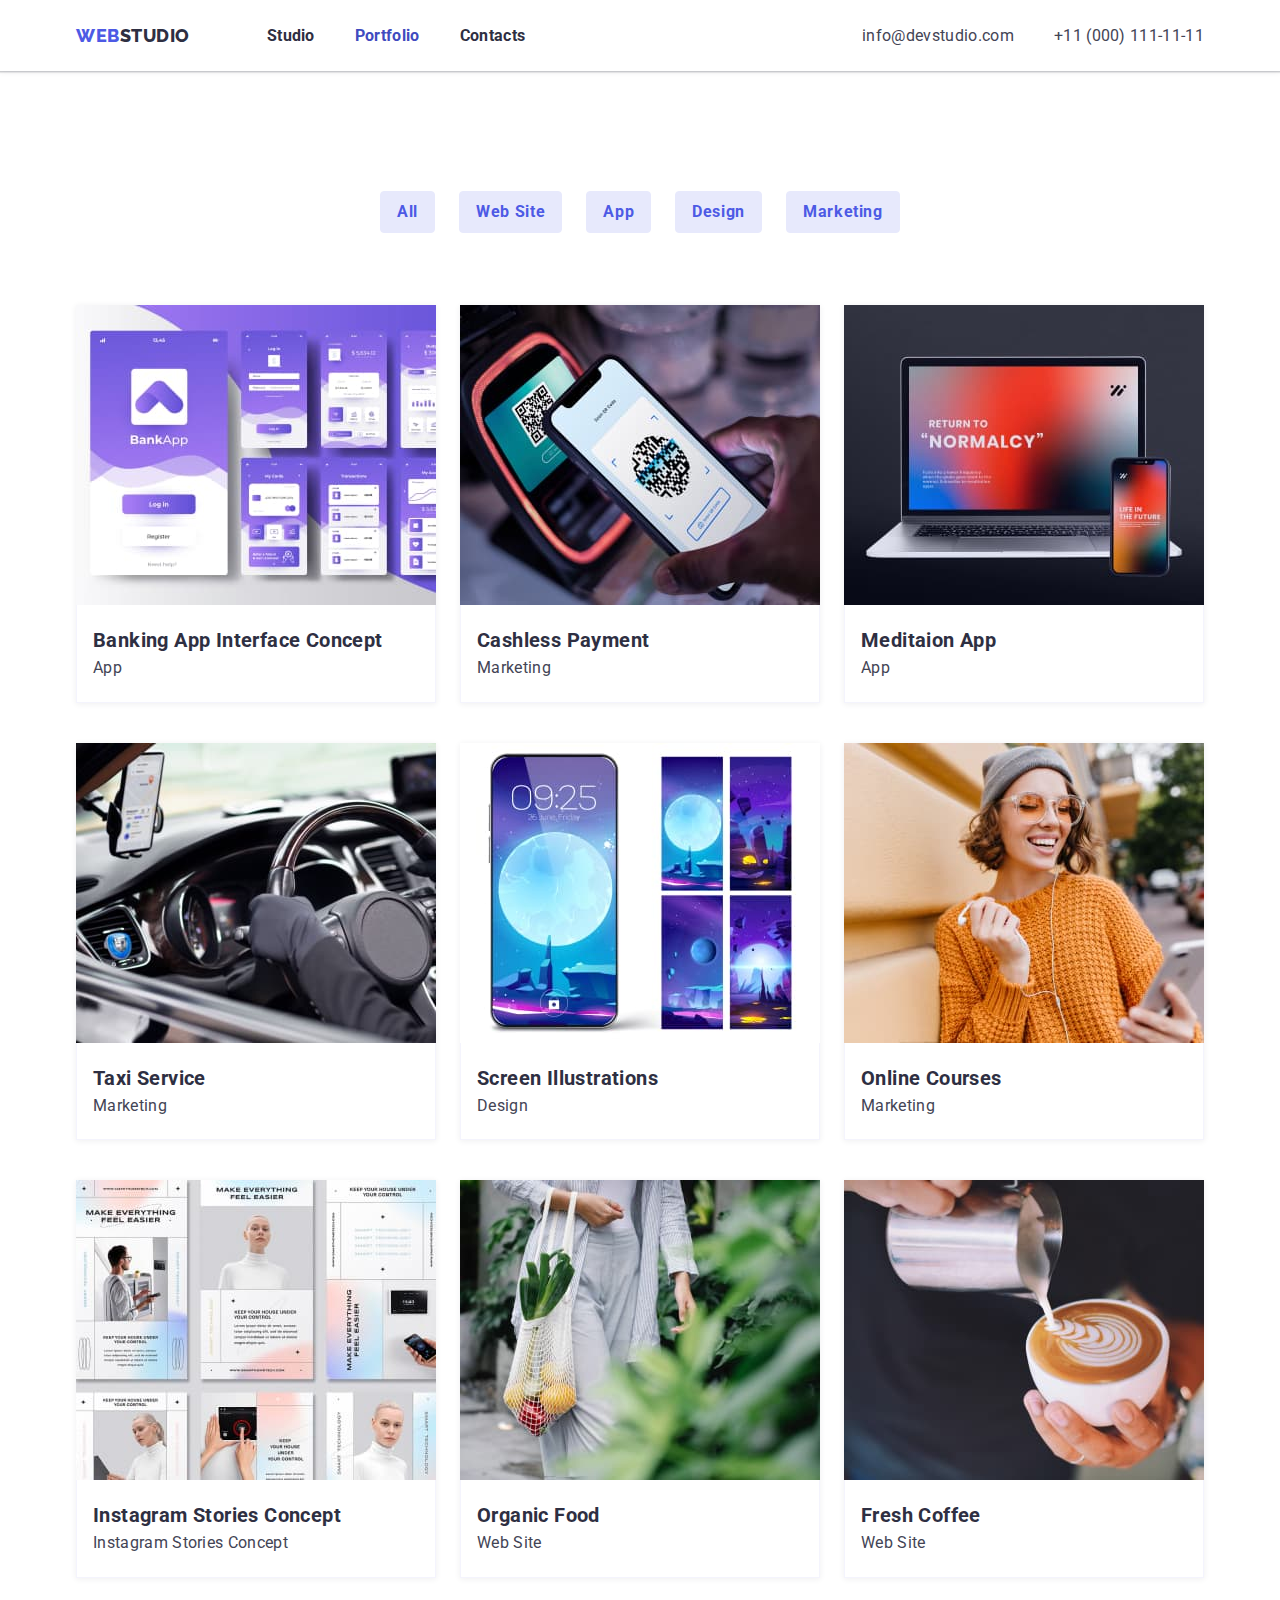
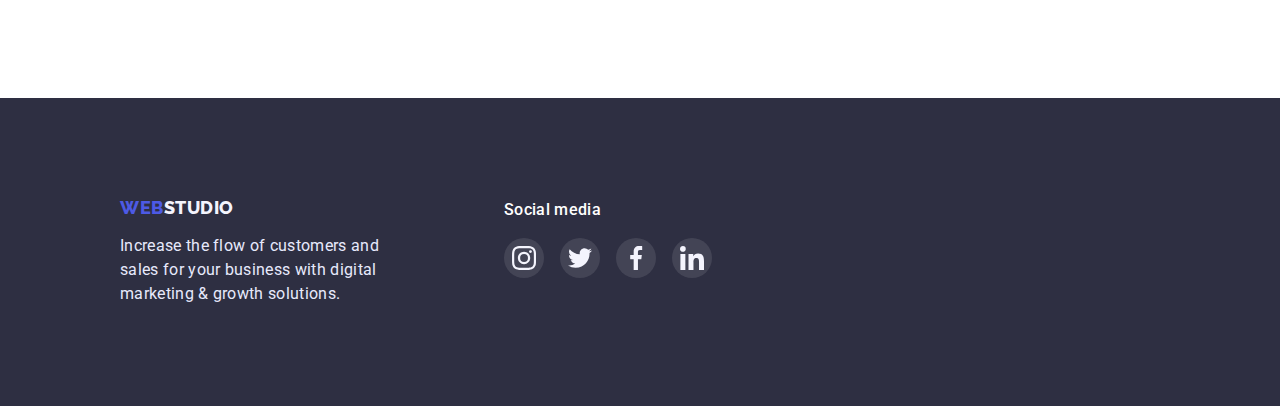
==== portfolio.html @ 2f35144a "hw4" ====
<!DOCTYPE html>
<html lang="en">
<head>
    <meta charset="UTF-8">
    <meta http-equiv="X-UA-Compatible" content="IE=edge">
    <meta name="viewport" content="width=device-width, initial-scale=1.0">
    <title>Home-work</title>
    <link rel="stylesheet" href="https://cdn.jsdelivr.net/npm/modern-normalize@1.1.0/modern-normalize.min.css">
    <link rel="stylesheet" href="./css/styles.css">
    <link href="https://fonts.googleapis.com/css2?family=Raleway:wght@800&family=Roboto:wght@400;500;700;900&display=swap" rel="stylesheet">
    <link rel="preconnect" href="https://fonts.googleapis.com">
    <link rel="preconnect" href="https://fonts.gstatic.com" crossorigin>
</head>
<body>
    <!--HEADER-->
    <header class="header-">
        <div class="container header-container">
            <a href="./index.html" class="header-logo"><span class="loga">web</span><span class="logb">studio</span></a>
            <nav class="header-nav">
                <ul class="header-nav-ul list ">
                    <li class="menu-item"><a href="./index.html" class="link-scnd link">Studio</a></li>
                    <li class="menu-item"><a href="./portfolio.html" class="link-scnd link current">Portfolio</a></li>
                    <li class="menu-item"><a href="./index.html" class="link-scnd link">Contacts</a></li>
                </ul>
            </nav>
            <ul class="ul-contacts list">
                <li><a href="mailto:info@devstudio.com" class="ul-contacts- link">info@devstudio.com</a></li>
                <li><a href="tel:+11(000)1111111" class="ul-contacts- link">+11 (000) 111-11-11</a></li>
            </ul>
        </div>
    </header>
    <!-- MAIN -->
    <main class="main-">
        <!-- EXAMPLE N1 -->
        <section class="prtf-main">
            <h1 class="visually-hidden">Buttons for our tools</h1>
            <div class="container">
                <ul class="list-prtf list">
                    <li><button type="button" class="buto">All</button></li>
                    <li><button type="button" class="buto">Web Site</button></li>
                    <li><button type="button" class="buto">App</button></li>
                    <li><button type="button" class="buto">Design</button></li>
                    <li><button type="button" class="buto">Marketing</button></li>
                </ul>

                <ul class="list-prtf-sec list">
                    <li class="list-prtf-sec-li">
                        <a class="prtf-a">
                            <img class="img-blk" src="./images/bankapp.jpg" alt="Banking app interface concept" width="360" height="300">
                            <div class="prtf-box">
                                <h3 class="title3 mb-hthre">Banking App Interface Concept</h3>
                                <p>App</p>
                            </div>
                        </a>
                    </li>
                    <li class="list-prtf-sec-li">
                        <a class="prtf-a">
                            <img class="img-blk" src="./images/cashlesspaymentt.jpg" alt="Cashless payment" width="360" height="300">
                            <div class="prtf-box">
                                <h3 class="title3 mb-hthre">Cashless Payment</h3>
                                <p>Marketing</p>
                            </div>
                        </a>
                    </li>
                    <li class="list-prtf-sec-li">
                        <a class="prtf-a">
                            <img class="img-blk" src="./images/meditaionapp.jpg" alt="Meditaion App" width="360" height="300">
                            <div class="prtf-box">
                                <h3 class="title3 mb-hthre">Meditaion App</h3>
                                <p>App</p>
                            </div>
                        </a>
                    </li>
                    <li class="list-prtf-sec-li">
                        <a class="prtf-a">
                            <img class="img-blk" src="./images/taxiservice.jpg" alt="taxi service" width="360" height="300">
                            <div class="prtf-box">
                                <h3 class="title3 mb-hthre">Taxi Service</h3>
                                <p>Marketing</p>
                            </div>
                        </a>
                    </li>
                    <li class="list-prtf-sec-li">
                        <a class="prtf-a">
                            <img class="img-blk" src="./images/screenillustrations.jpg" alt="screen illustrations" width="360" height="300">
                            <div class="prtf-box">
                                <h3 class="title3 mb-hthre">Screen Illustrations</h3>
                                <p>Design</p>
                            </div>
                        </a>
                    </li>
                    <li class="list-prtf-sec-li">
                        <a class="prtf-a">
                            <img class="img-blk" src="./images/onlinecourses.jpg" alt="online courses" width="360" height="300">
                            <div class="prtf-box">
                                <h3 class="title3 mb-hthre">Online Courses</h3>
                                <p>Marketing</p>
                            </div>
                        </a>
                    </li>
                    <li class="list-prtf-sec-li">
                        <a class="prtf-a">
                            <img class="img-blk" src="./images/instagramstoriesconcept.jpg" alt="instagram stories concept" width="360 height="300">
                            <div class="prtf-box">
                                <h3 class="title3 mb-hthre">Instagram Stories Concept</h3>
                                <p>Instagram Stories Concept</p>
                            </div>
                        </a>
                    </li>
                    <li class="list-prtf-sec-li">
                        <a class="prtf-a">
                            <img class="img-blk" src="./images/organicfood.jpg" alt="organic food" width="360" height="300">
                            <div class="prtf-box">
                                <h3 class="title3 mb-hthre">Organic Food</h3>
                                <p>Web Site</p>
                            </div>
                        </a>
                    </li>
                    <li class="list-prtf-sec-li">
                        <a class="prtf-a">
                             <img class="img-blk" src="./images/freshcoffee.jpg" alt="fresh coffee" width="360" height="300">
                                <div class="prtf-box">
                                    <h3 class="title3 mb-hthre">Fresh Coffee</h3>
                                    <p>Web Site</p>
                                </div>
                        </a>
                    </li>
                </ul>
            </div>
            
           
        </section>
    </main>
    <!--FOOTER-->
    <footer class="footer- flx-cnt">
        <div class="position-footer">
            <a href="./index.html" class="header-link list link"><span class="logbf hm">web</span><span
                    class="logbf">studio</span></a>
            <p class="footer-text">
                Increase the flow of customers and sales for your business with digital marketing & growth solutions.
            </p>
        </div>
        <div class="position">
            <p class="scl-m">Social media</p>
            <ul class="list ftr-scl">
                <li class="team-li">
                    <a class="ftr-a" href="">
                        <svg class="social-icon-ftr">
                            <use href="./images/symbol-defs.svg#instagram"></use>
                        </svg>
                    </a>
                </li>
                <li class="team-li">
                    <a class="ftr-a" href="">
                        <svg class="social-icon-ftr">
                            <use href="./images/symbol-defs.svg#twitter"></use>
                        </svg>
                    </a>
                </li>
                <li class="team-li">
                    <a class="ftr-a" href="">
                        <svg class="social-icon-ftr">
                            <use href="./images/symbol-defs.svg#facebook"></use>
                        </svg>
                    </a>
                </li>
                <li class="team-li">
                    <a class="ftr-a" href="">
                        <svg class="social-icon-ftr">
                            <use href="./images/symbol-defs.svg#linkedin    "></use>
                        </svg>
                    </a>
                </li>
            </ul>
        </div>
    </footer>
</body>
</html>
---- css/styles.css ----
:root {
    --primary-brand: #4D5AE5;
    --dark: #2E2F42;
    --success: #31D0AA;
    --text: #434455;
    --subtletext: #8E8F99;
    --accent: #E7E9FC;
    --light: #F4F4FD;
    --ftr: #31D0AA;
    --ocean: #404BBF;
}

body {
    font-family: Roboto, sans-serif;
    font-size: 16px;
    letter-spacing: 0.02em;
    color: var(--text);
}
/* ====================================== widht */

.container {
    width: 1158px;
    margin: 0 auto;
    padding: 0 15px;
}

.section {
    padding-top: 120px;
    padding-bottom: 120px;
}

/* ====================================== widht */
h1,
h2,
h3,
p {
    margin-top: 0;
    margin-bottom: 0;
}

ul {
    margin-top: 0;
    margin-bottom: 0;
    padding-left: 0;
}

img {
    display: block;
    max-width: 100%;
    height: auto;
}

/* COMPONENTSSSSSS ================================================== */
.ptb {
    padding-top: 120px;
    padding-bottom: 120px;
}


.mb-hthre {
    margin-bottom: 8px;
}

.title3{
    font-weight: 700;
    font-size: 20px;
    line-height: 1.1;
    letter-spacing: 0.02em;
    color: #2E2F42
}

.title2 {
    font-weight: 700;
    font-size: 36px;
    line-height: 1.1;   
    letter-spacing: 0.02em;
    text-align: center;
    color: #2E2F42;

    margin-bottom: 72px;
}

.list {
    list-style: none;
}

.link {
    text-decoration: none;
}

.p-shka {
    line-height: 1.5;
}
/* COMPONENTSSSSSS////////////// ================================================== */

/*HEADER==========================================*/
.header- {
    padding-top: 24px;
    padding-bottom: 24px;
    box-shadow: 0px 2px 1px rgba(46, 47, 66, 0.08), 0px 1px 1px rgba(46, 47, 66, 0.16), 0px 1px 6px rgba(46, 47, 66, 0.08);
}
.header-container {
    display: flex;
    align-items: center;
    
}

.loga {
    font-family: 'Raleway'; sans-serif;
    font-weight: 800;
    font-size: 18px;
    line-height: 1.3;
    letter-spacing: 0.03em;
    text-transform: uppercase;
    color: #4D5AE5;
    text-decoration: 
}
.logb {
    font-family: 'Raleway'; sans-serif;
    font-weight: 800;
    font-size: 18px;
    line-height: 1.3;  
    letter-spacing: 0.03em;
    text-transform: uppercase;
    color: #2E2F42;
}

.logbf {
    font-family: 'Raleway'; sans-serif;
    font-weight: 800;
    font-size: 18px;
    line-height: 1.1;
    align-items: center;
    letter-spacing: 0.03em;
    text-transform: uppercase; 
    color: #F4F4FD;
}

.hm {
    color: var(--primary-brand);
}

.header-nav{
    display: flex;
    align-items: center;
    margin-left: 77px;
}

.menu-item:not(:last-child) {
    margin-right: 40px;
}

.header-nav-ul {
    display: flex;
    align-items: center;
}

.header-logo {
    display: flex;
    text-decoration: none;
}

.link-scnd {
    font-weight: 700;
    color: #2E2F42;
}

.link-scnd:hover,
.link-scnd:focus {
    color: var(--primary-brand);
}

/* HEADER CONTACTS UL ===========================================*/
.ul-contacts {
    display: flex;
    align-items: center;
    margin-left: auto;
    column-gap: 40px;
}
.ul-contacts- {
   color: var(--text);
   align-items: center;
}

.ul-contacts-:hover,
.ul-contacts-:focus {
    color: var(--primary-brand);
}
/* MAIN BUTTON ==============================================================*/
.title-hero {
    font-weight: 700;
    font-size: 56px;

    width: 496px;
    
    line-height: 1.07;
    
    text-align: center;
    letter-spacing: 0.02em;
     
    margin: 0 auto;
    margin-bottom: 48px;

    color: #ffffff;
}
.buto-main {
    font-family: inherit;
    font-weight: 700;
    font-size: 16px;
    line-height: 1.17;
    letter-spacing: 0.04em;

    margin: 0;
    padding: 16px 32px;
    border: none;
    border-radius: 4px;
    cursor: pointer;
    color: #ffffff;
    background-color: var(--primary-brand);
}
.buto-main:hover,
.buto-main:focus {
    color: #ffffff;
    background-color: #404BBF;
}


.buto { 
    padding: 8px 16px;
    font-family: inherit;
    font-weight: 700;
    font-size: 16px;
    cursor: pointer;;
    line-height: 1.5;
    letter-spacing: 0.04em;
    color: var(--primary-brand);
    background-color: var(--accent);
    border: 1px solid #E7E9FC;
    border-radius: 4px;
}
.buto:focus,
.buto:hover {
    color: #ffffff;
    border: var(--primary-brand);
    background-color: var(--primary-brand);
    box-shadow: 0px 3px 1px rgba(0, 0, 0, 0.1), 0px 2px 1px rgba(0, 0, 0, 0.08), 0px 2px 2px rgba(0, 0, 0, 0.12);
}

/* main ==========================================*/
/* .main-section {
    padding: 120px 0 0;
} */

.icom-svg {
    display: flex;
    justify-content: center;
    align-items: center;
    width: 264px;
    height: 112px;
    background: #F4F4FD;
    border-radius: 4px;
}

.svg-ed {
    width: 59.72px;
    height: 64px;

}

.main-section-tm {
    background-color: #F4F4FD;
}


   

.main-section-top {
    padding: 192px 0;
    background-color: var(--dark);
    text-align: center;
    height: 600px;
    max-width: 1600px;
    background-repeat: no-repeat;
    background-size: cover;
    background-image: linear-gradient(
        to right,
        rgba(46, 47, 66, 0.7), 
        rgba(46, 47, 66, 0.7)
        ), url('../images/peopleoffice.jpg')
}

.main-ourmethods {
    display: flex;
    column-gap: 24px;
}

.main-ourm-list {
    display: flex;
    column-gap: 24px;
}

.main-team {
    display: flex;
    column-gap: 24px;
}

.our-team-box {
    background: #FFFFFF;
    box-shadow: 0px 1px 6px rgba(46, 47, 66, 0.08), 0px 1px 1px rgba(46, 47, 66, 0.16), 0px 2px 1px rgba(46, 47, 66, 0.08);
    border-radius: 0px 0px 4px 4px;

    text-align: center;
    
    padding-top: 32px;
    padding-bottom: 32px;
}

.team-ul {
    display: flex;  
    justify-content: center;
    column-gap: 24px;
    margin-top: 8px;
}

.team-a {
    display: flex;
    justify-content: center;
    align-items: center;
    width: 40px;
    height: 40px;
    border-radius: 45px;
    background-color: var(--primary-brand);
}

.team-a:focus,
.team-a:hover {
    color: #FFFFFF  ;
    background-color: var(--ftr);
}

.social-icon {
    width: 16px;
    height: 16px;
}

.customers-ul {
    display: flex;
    column-gap: 24px    ;
}

.customers-li {
    /* width: 168px;
    height: 88px;
    box-sizing: border-box;
    border-radius: 4px;
    border: 1px solid #8E8F99; */
}
.customers-icon {
    width: 104px;
    height: 56px;
    fill: #8E8F99;
}
.customers-a {
    display: flex;
    justify-content: center;
    align-items: center;
    width: 168px;
    height: 88px;
    border-radius: 4px;
    border: 1px solid #8E8F99;
}

.customers-a:focus,
.customers-a:hover {
    fill: var(--ocean);

}

/* main ===================================================== */

/* portfolio */
.prtf-main {
    padding: 120px 0;
}

.list-prtf {
    display: flex;
    column-gap: 24px;

    justify-content: center;
    margin-bottom: 72px;
}

.list-prtf-sec {
    display: flex;
    flex-wrap: wrap;
    column-gap: 24px;
    row-gap: 40px;
    margin-top: 0;
    margin-bottom: 0;
    padding-left: 0;
}

.prtf-a {
    display: block;
    text-decoration: none;
}

.prtf-a:focus,
.prtf-a:hover {
    box-shadow: 0px 1px 6px rgba(46, 47, 66, 0.08), 0px 1px 1px rgba(46, 47, 66, 0.16), 0px 2px 1px rgba(46, 47, 66, 0.08);
}

.list-prtf-sec-li {
    box-shadow: 0px 1px 6px rgba(46, 47, 66, 0.08);
}


.prtf-box {
    border: 0.5px solid #F4F4FD;
    border-top: 0px;
    padding-top: 24px;
    padding-left: 16px;
    padding-bottom: 24px;
}

/* footer */
.footer- {
    padding: 100px 0;
    background-color: var(--dark);
}

.footer-text {
    width: 264px;
    line-height: 1.5;
    color: var(--accent);
    margin-top: 16px;
}

.scl-m {
    font-weight: 500;
    width: 264px;
    line-height: 1.5;
    color: #ffffff;
    margin-bottom: 16px;
}

.flx-cnt {
    display: flex;
}

.ftr-scl {
    display: flex;
    column-gap: 16px;
}

.social-icon-ftr {
    width: 24px;
    height: 24px;
}

.ftr-a {
    display: flex;
    justify-content: center;
    align-items: center;
    width: 40px;
    height: 40px;
    border-radius: 45px;
    background-color: rgba(255, 255, 255, 0.1);
}

.ftr-a:focus,
.ftr-a:hover {
        color: #FFFFFF;
        background-color: var(--ftr);
}
.position {
    margin-left: 0;

}
.position-footer {
    padding-left: 120px;
    margin-right: 120px;
}
/* visually */
.visually-hidden {
    position: absolute;
    width: 1px;
    height: 1px;
    margin: -1px;
    border: 0;
    padding: 0;

    white-space: nowrap;
    clip-path: inset(100%);
    clip: rect(0 0 0 0);
    overflow: hidden
}
.current {
    color: #404BBF;
}
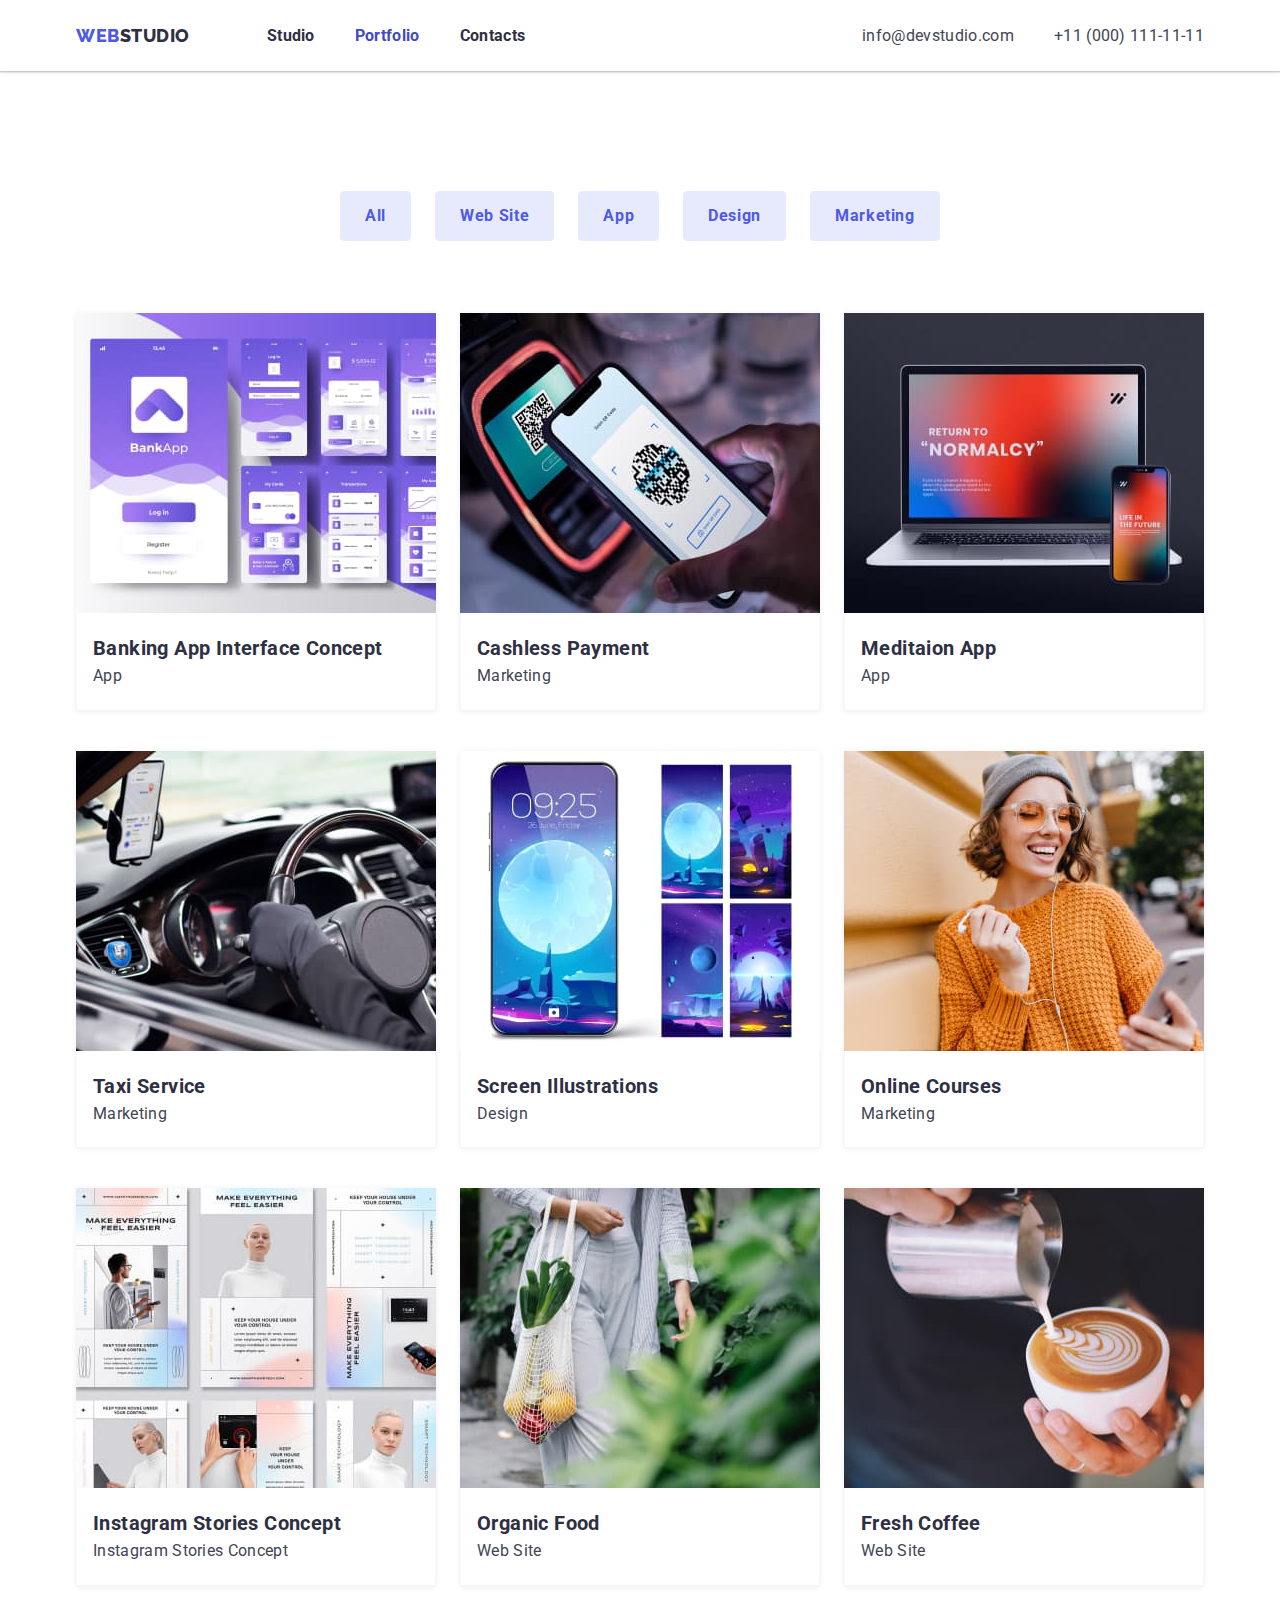
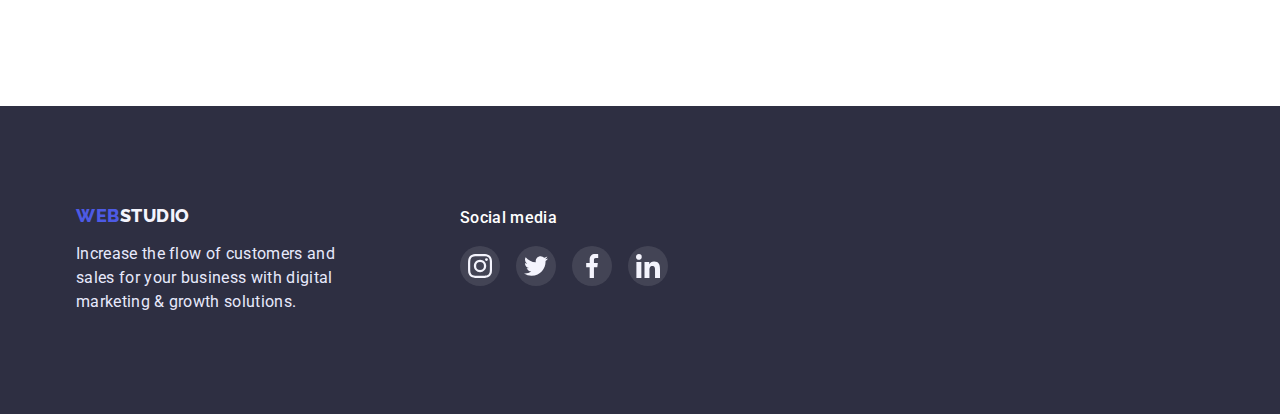
==== commit b96ade55: "editions" ====
--- a/portfolio.html
+++ b/portfolio.html
@@ -132,46 +132,48 @@
         </section>
     </main>
     <!--FOOTER-->
-    <footer class="footer- flx-cnt">
-        <div class="position-footer">
-            <a href="./index.html" class="header-link list link"><span class="logbf hm">web</span><span
-                    class="logbf">studio</span></a>
-            <p class="footer-text">
-                Increase the flow of customers and sales for your business with digital marketing & growth solutions.
-            </p>
-        </div>
-        <div class="position">
-            <p class="scl-m">Social media</p>
-            <ul class="list ftr-scl">
-                <li class="team-li">
-                    <a class="ftr-a" href="">
-                        <svg class="social-icon-ftr">
-                            <use href="./images/symbol-defs.svg#instagram"></use>
-                        </svg>
-                    </a>
-                </li>
-                <li class="team-li">
-                    <a class="ftr-a" href="">
-                        <svg class="social-icon-ftr">
-                            <use href="./images/symbol-defs.svg#twitter"></use>
-                        </svg>
-                    </a>
-                </li>
-                <li class="team-li">
-                    <a class="ftr-a" href="">
-                        <svg class="social-icon-ftr">
-                            <use href="./images/symbol-defs.svg#facebook"></use>
-                        </svg>
-                    </a>
-                </li>
-                <li class="team-li">
-                    <a class="ftr-a" href="">
-                        <svg class="social-icon-ftr">
-                            <use href="./images/symbol-defs.svg#linkedin    "></use>
-                        </svg>
-                    </a>
-                </li>
-            </ul>
+    <footer class="footer-">
+        <div class="flx-cnt container">
+            <div class="position-footer">
+                <a href="./index.html" class="header-link list link"><span class="logbf hm">web</span><span
+                        class="logbf">studio</span></a>
+                <p class="footer-text">
+                    Increase the flow of customers and sales for your business with digital marketing & growth solutions.
+                </p>
+            </div>
+            <div class="">
+                <p class="scl-m">Social media</p>
+                <ul class="list ftr-scl">
+                    <li class="team-li">
+                        <a class="ftr-a" href="">
+                            <svg class="social-icon-ftr">
+                                <use href="./images/symbol-defs.svg#instagram"></use>
+                            </svg>
+                        </a>
+                    </li>
+                    <li class="team-li">
+                        <a class="ftr-a" href="">
+                            <svg class="social-icon-ftr">
+                                <use href="./images/symbol-defs.svg#twitter"></use>
+                            </svg>
+                        </a>
+                    </li>
+                    <li class="team-li">
+                        <a class="ftr-a" href="">
+                            <svg class="social-icon-ftr">
+                                <use href="./images/symbol-defs.svg#facebook"></use>
+                            </svg>
+                        </a>
+                    </li>
+                    <li class="team-li">
+                        <a class="ftr-a" href="">
+                            <svg class="social-icon-ftr">
+                                <use href="./images/symbol-defs.svg#linkedin    "></use>
+                            </svg>
+                        </a>
+                    </li>
+                </ul>
+            </div>
         </div>
     </footer>
 </body>
--- a/css/styles.css
+++ b/css/styles.css
@@ -226,7 +226,7 @@
 
 
 .buto { 
-    padding: 8px 16px;
+    padding: 12px 24px;
     font-family: inherit;
     font-weight: 700;
     font-size: 16px;
@@ -241,15 +241,16 @@
 .buto:focus,
 .buto:hover {
     color: #ffffff;
-    border: var(--primary-brand);
+    border-color: transparent;
     background-color: var(--primary-brand);
     box-shadow: 0px 3px 1px rgba(0, 0, 0, 0.1), 0px 2px 1px rgba(0, 0, 0, 0.08), 0px 2px 2px rgba(0, 0, 0, 0.12);
 }
 
 /* main ==========================================*/
-/* .main-section {
-    padding: 120px 0 0;
-} */
+
+.main-section {
+    padding-top: 120px;
+}
 
 .icom-svg {
     display: flex;
@@ -259,6 +260,7 @@
     height: 112px;
     background: #F4F4FD;
     border-radius: 4px;
+    margin-bottom: 8px;
 }
 
 .svg-ed {
@@ -275,11 +277,12 @@
    
 
 .main-section-top {
-    padding: 192px 0;
+    padding: 188px 0;
     background-color: var(--dark);
     text-align: center;
     height: 600px;
-    max-width: 1600px;
+    max-width: 1440px;
+    margin: 0 auto;
     background-repeat: no-repeat;
     background-size: cover;
     background-image: linear-gradient(
@@ -328,13 +331,12 @@
     align-items: center;
     width: 40px;
     height: 40px;
-    border-radius: 45px;
+    border-radius: 50%;
     background-color: var(--primary-brand);
 }
 
 .team-a:focus,
 .team-a:hover {
-    color: #FFFFFF  ;
     background-color: var(--ftr);
 }
 
@@ -358,7 +360,7 @@
 .customers-icon {
     width: 104px;
     height: 56px;
-    fill: #8E8F99;
+    fill: currentColor;
 }
 .customers-a {
     display: flex;
@@ -367,13 +369,13 @@
     width: 168px;
     height: 88px;
     border-radius: 4px;
-    border: 1px solid #8E8F99;
+    border: 1px solid currentColor;
+    color: #8e8f99;
 }
 
 .customers-a:focus,
 .customers-a:hover {
-    fill: var(--ocean);
-
+    color: var(--ocean);
 }
 
 /* main ===================================================== */
@@ -465,7 +467,7 @@
     align-items: center;
     width: 40px;
     height: 40px;
-    border-radius: 45px;
+    border-radius: 50%;
     background-color: rgba(255, 255, 255, 0.1);
 }
 
@@ -479,7 +481,6 @@
 
 }
 .position-footer {
-    padding-left: 120px;
     margin-right: 120px;
 }
 /* visually */
